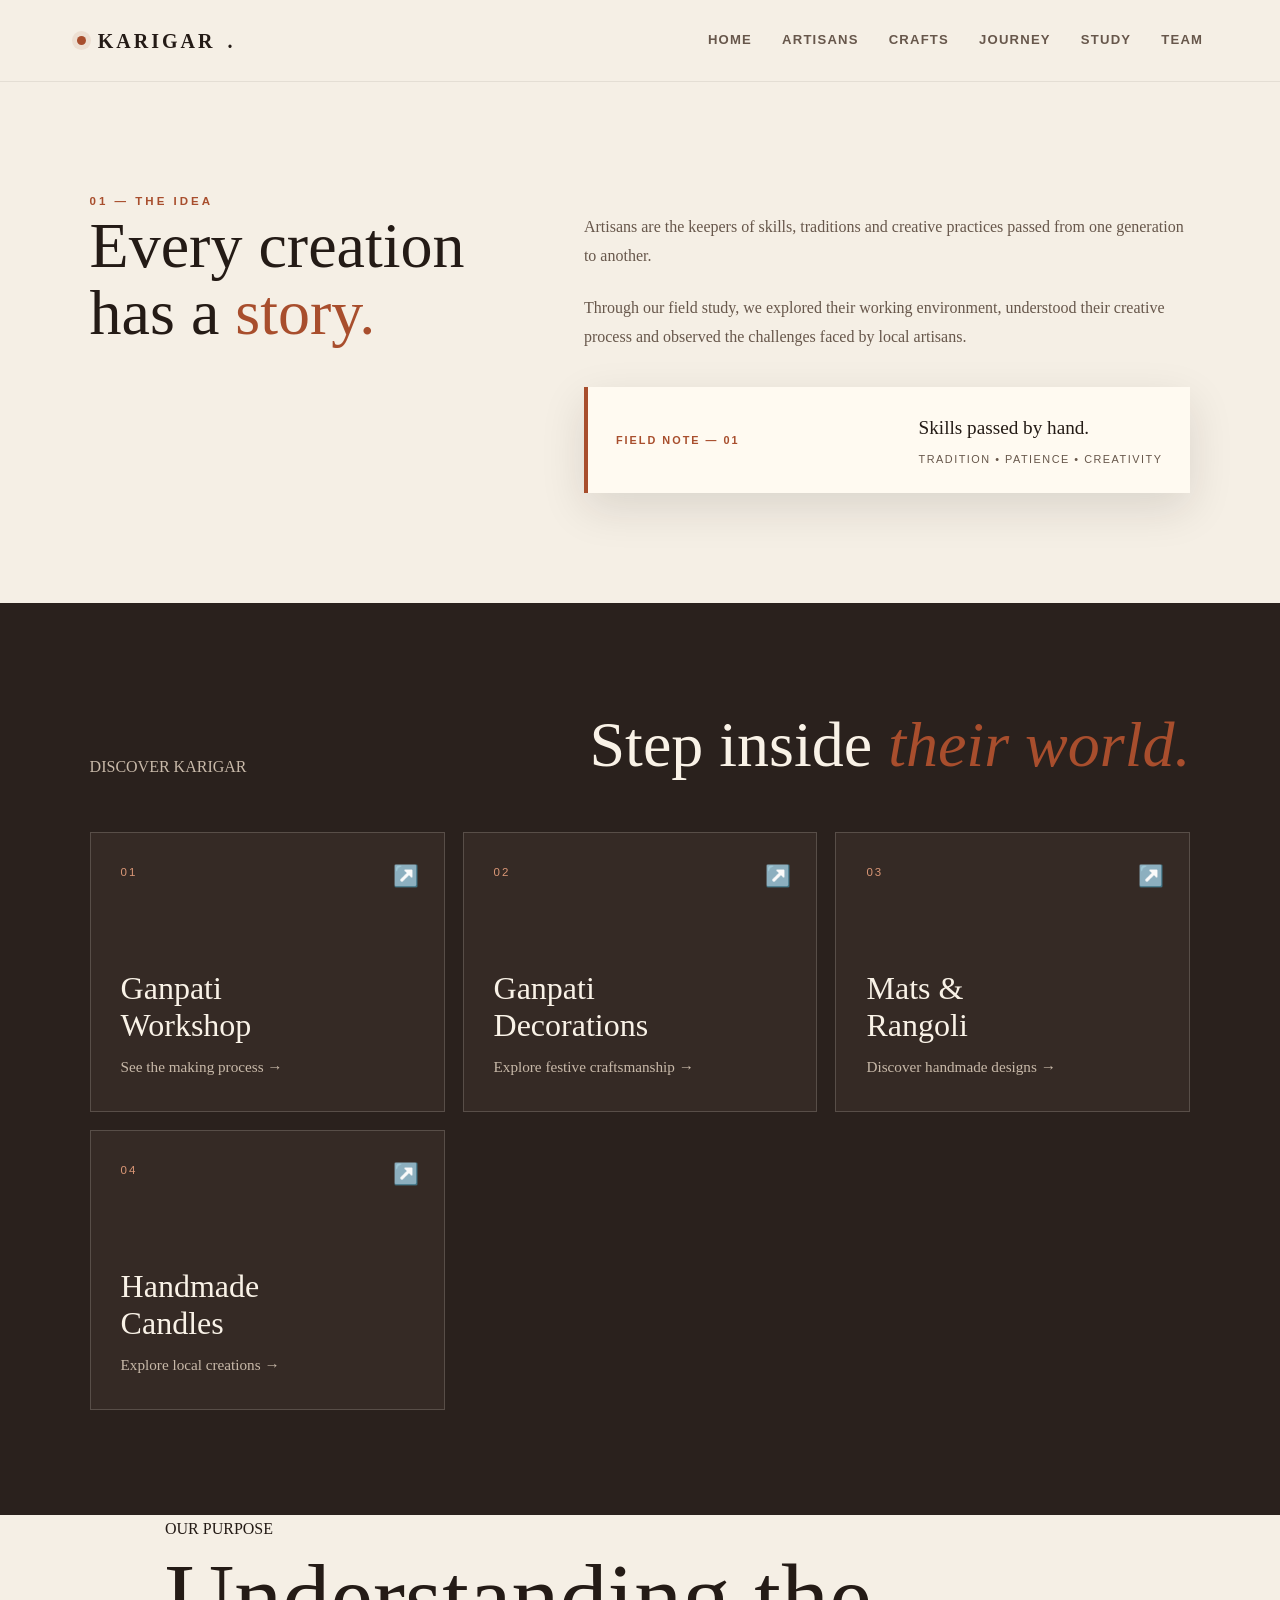
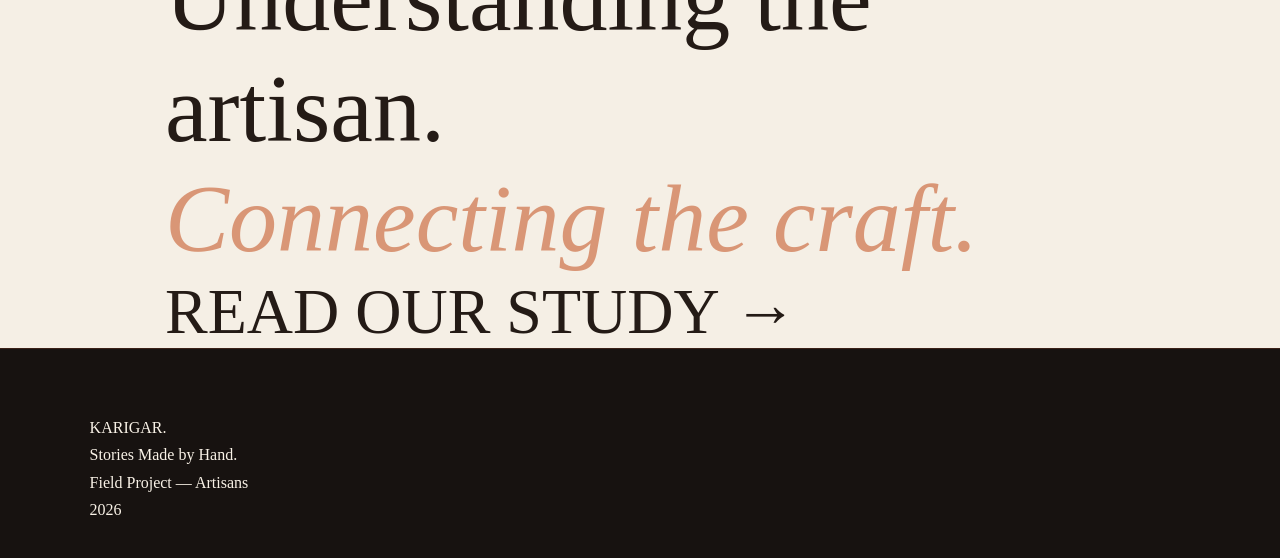
==== index.html @ 8fd9319d "Initial KARIGAR website" ====
<!DOCTYPE html>   <html lang="en">   <head>   
    <meta charset="UTF-8">   
    <meta name="viewport" content="width=device-width, initial-scale=1.0">   <title>KARIGAR | Stories Made by Hand</title>   

<link rel="stylesheet" href="style.css">

</head>   <body>   <!-- NAVIGATION -->   
<nav class="navbar">   

    <div class="logo">   
        KARIGAR<span>.</span>   
    </div>   

    <div class="nav-links">
    <a href="index.html">Home</a>
    <a href="artisans.html">Artisans</a>
    <a href="crafts.html">Crafts</a>
    <a href="field-journey.html">Journey</a>
    <a href="study.html">Study</a>
    <a href="team.html">Team</a>
</div>
</nav>   


<!-- INTRODUCTION -->   

<section class="introduction">

    <div class="intro-label">
        01 — THE IDEA
    </div>

    <div class="intro-content">

        <!-- LEFT SIDE -->
        <div class="intro-title">

            <h2>
                Every creation<br>
                has a <i>story.</i>
            </h2>

        </div>


        <!-- RIGHT SIDE -->
        <div class="intro-text">

            <p>
                Artisans are the keepers of skills, traditions
                and creative practices passed from one generation
                to another.
            </p>

            <p>
                Through our field study, we explored their
                working environment, understood their creative
                process and observed the challenges faced by
                local artisans.
            </p>


            <!-- FIELD STUDY CARD -->
            <div class="field-note">

                <div class="field-note-number">
                    FIELD NOTE — 01
                </div>

                <div class="field-note-content">

                    <strong>
                        Skills passed by hand.
                    </strong>

                    <span>
                        Tradition • Patience • Creativity
                    </span>

                </div>

            </div>

        </div>

    </div>

</section>

<!-- QUICK EXPLORE -->   

<section class="explore-section">   

    <div class="explore-heading">   

        <p>DISCOVER KARIGAR</p>   

        <h2>   
            Step inside   
            <i>their world.</i>   
        </h2>   

    </div>   


    <div class="explore-grid">   

        <a href="ganpati.html" class="explore-card">   

            <span class="number">01</span>   

            <div>   
                <h3>Ganpati<br>Workshop</h3>   
                <p>See the making process →</p>   
            </div>   

            <span class="card-arrow">↗️</span>   

        </a>   


        <a href="decorations.html" class="explore-card">   

            <span class="number">02</span>   

            <div>   
                <h3>Ganpati<br>Decorations</h3>   
                <p>Explore festive craftsmanship →</p>   
            </div>   

            <span class="card-arrow">↗️</span>   

        </a>   


        <a href="mats.html" class="explore-card">   

            <span class="number">03</span>   

            <div>   
                <h3>Mats &<br>Rangoli</h3>   
                <p>Discover handmade designs →</p>   
            </div>   

            <span class="card-arrow">↗️</span>   

        </a>   


        <a href="candles.html" class="explore-card">   

            <span class="number">04</span>   

            <div>   
                <h3>Handmade<br>Candles</h3>   
                <p>Explore local creations →</p>   
            </div>   

            <span class="card-arrow">↗️</span>   

        </a>   

    </div>   

</section>   


<!-- PROJECT STATEMENT -->   

<section class="statement">   

    <p>   
        OUR PURPOSE   
    </p>   

    <h2>   
        Understanding the artisan.   
        <br>   
        <i>Connecting the craft.</i>   
    </h2>   

    <a href="study.html">   
        READ OUR STUDY →   
    </a>   

</section>   


<!-- FOOTER -->   

<footer>   

    <div class="footer-logo">   
        KARIGAR.   
    </div>   

    <div class="footer-text">   
        Stories Made by Hand.   
        <br>   
        Field Project — Artisans   
    </div>   

    <div class="footer-year">   
        2026   
    </div>   

</footer>   


<script src="script.js"></script>

</body>   </html>
---- style.css ----
/* =========================================================
   KARIGAR — WEBSITE STYLESHEET
   Website Requirement Study & Development for Artisans

   COLOR STYLE:
   Warm Paper / Ink Brown / Clay / Cream / Beige
   Matched to the uploaded KARIGAR reference
   ========================================================= */


/* =========================================================
   1. COLOR SYSTEM
   ========================================================= */

:root {

    /* Main dark backgrounds */
    --dark: #2A211D;
    --dark-soft: #352A25;
    --walnut: #3B2D27;
    --maroon: #4A2C27;

    /* Light backgrounds */
    --ivory: #F5EFE5;
    --cream: #FFFAF1;
    --sand: #E8D8C6;
    --paper: #FFFDF8;

    /* Clay / artisan accent */
    --terracotta: #A84E2D;
    --terracotta-dark: #8F4026;

    /* Soft clay highlight */
    --gold: #C9825F;
    --gold-light: #D99676;

    /* Text */
    --text-dark: #241B16;
    --text-dark-soft: #67574B;

    --text-light: #F9F2E7;
    --text-light-soft: #C8B9A9;
    --white: #FFFFFF;

    /* Borders */
    --border-dark: rgba(249, 242, 231, 0.18);
    --border-light: rgba(36, 27, 22, 0.12);

    /* Shadows */
    --shadow-soft: 0 15px 45px rgba(36, 27, 22, 0.12);
    --shadow-dark: 0 20px 55px rgba(23, 18, 16, 0.30);

    /* Layout */
    --max-width: 1250px;
}


/* =========================================================
   2. RESET
   ========================================================= */

* {
    margin: 0;
    padding: 0;
    box-sizing: border-box;
}

html {
    scroll-behavior: smooth;
}

body {
    font-family: Georgia, "Times New Roman", serif;
    background: var(--ivory);
    color: var(--text-dark);
    line-height: 1.7;
    overflow-x: hidden;
}

img {
    max-width: 100%;
}

a {
    text-decoration: none;
    color: inherit;
}

button,
a {
    -webkit-tap-highlight-color: transparent;
}


/* =========================================================
   3. PAGE TRANSITION
   ========================================================= */

body {
    opacity: 0;
    transition: opacity 0.45s ease;
}

body.page-loaded {
    opacity: 1;
}

body.page-exit {
    opacity: 0;
}


/* =========================================================
   4. NAVIGATION
   ========================================================= */

.navbar {
    width: 100%;
    min-height: 82px;

    display: flex;
    align-items: center;
    justify-content: space-between;

    padding: 18px 6%;

    background: rgba(245, 239, 229, 0.96);

    color: var(--text-dark);

    border-bottom: 1px solid rgba(36, 27, 22, 0.08);

    position: relative;
    z-index: 100;

    backdrop-filter: blur(14px);
    -webkit-backdrop-filter: blur(14px);
}


/* Logo */

.logo {
    display: flex;
    align-items: center;
    gap: 12px;

    color: var(--text-dark);

    font-size: 1.25rem;
    font-weight: 700;
    letter-spacing: 3px;
}

.logo::before {
    content: "";

    width: 9px;
    height: 9px;

    background: var(--terracotta);

    border-radius: 50%;

    box-shadow:
        0 0 0 5px rgba(168, 78, 45, 0.10);
}


/* Navigation links */

.nav-links {
    display: flex;
    align-items: center;
    gap: 30px;
}

.nav-links a {
    position: relative;

    color: var(--text-dark-soft);

    font-family: Arial, sans-serif;
    font-size: 0.82rem;
    font-weight: 600;

    letter-spacing: 1.2px;
    text-transform: uppercase;

    transition:
        color 0.3s ease,
        transform 0.3s ease;
}

.nav-links a::after {
    content: "";

    position: absolute;

    left: 0;
    bottom: -7px;

    width: 0;
    height: 1px;

    background: var(--terracotta);

    transition: width 0.3s ease;
}

.nav-links a:hover {
    color: var(--terracotta);
}

.nav-links a:hover::after {
    width: 100%;
}


/* =========================================================
   5. GENERAL TYPOGRAPHY
   ========================================================= */

h1,
h2,
h3 {
    font-weight: 500;
    line-height: 1.15;
}

h1 i,
h2 i,
h3 i {
    color: var(--terracotta);
}

p {
    font-size: 1rem;
    line-height: 1.8;
}

.section-label,
.intro-label,
.eyebrow {
    font-family: Arial, sans-serif;

    font-size: 0.72rem;

    font-weight: 700;

    letter-spacing: 3px;

    text-transform: uppercase;
}


/* =========================================================
   6. HERO SECTION
   ========================================================= */

.hero {
    min-height: 720px;

    padding: 90px 7%;

    display: grid;

    grid-template-columns: 1.1fr 0.9fr;

    align-items: center;

    gap: 60px;

    background:
        radial-gradient(
            circle at 85% 20%,
            rgba(168, 78, 45, 0.08),
            transparent 30%
        ),
        var(--ivory);

    color: var(--text-dark);

    position: relative;

    overflow: hidden;
}


/* Decorative lines */

.hero::before {
    content: "";

    position: absolute;

    width: 420px;
    height: 420px;

    border: 1px solid rgba(168, 78, 45, 0.13);

    border-radius: 50%;

    right: -120px;
    top: -120px;
}

.hero::after {
    content: "";

    position: absolute;

    width: 280px;
    height: 280px;

    border: 1px solid rgba(168, 78, 45, 0.09);

    border-radius: 50%;

    right: -50px;
    top: -50px;
}


/* Hero left */

.hero-left {
    position: relative;
    z-index: 2;
}

.eyebrow {
    color: var(--terracotta);

    margin-bottom: 25px;
}

.hero h1 {
    max-width: 800px;

    font-size: clamp(4rem, 8vw, 8rem);

    letter-spacing: -3px;

    color: var(--text-dark);

    margin-bottom: 25px;
}

.hero h1 i {
    color: var(--terracotta);

    font-style: normal;
}

.hero p {
    max-width: 600px;

    color: var(--text-dark-soft);

    font-size: 1.08rem;
}


/* =========================================================
   7. HERO BUTTONS
   ========================================================= */

.hero-buttons {
    display: flex;

    flex-wrap: wrap;

    gap: 14px;

    margin-top: 35px;
}

.main-button,
.outline-button {
    display: inline-flex;

    align-items: center;

    justify-content: center;

    padding: 14px 25px;

    min-height: 50px;

    font-family: Arial, sans-serif;

    font-size: 0.75rem;

    font-weight: 700;

    letter-spacing: 1.5px;

    text-transform: uppercase;

    transition:
        transform 0.3s ease,
        background 0.3s ease,
        color 0.3s ease,
        border-color 0.3s ease;
}


/* Clay button */

.main-button {
    background: var(--terracotta);

    color: var(--white);

    border: 1px solid var(--terracotta);
}

.main-button:hover {
    background: var(--text-dark);

    border-color: var(--text-dark);

    color: var(--white);

    transform: translateY(-3px);
}


/* Outline button */

.outline-button {
    color: var(--text-dark);

    border: 1px solid rgba(36, 27, 22, 0.30);
}

.outline-button:hover {
    background: var(--text-dark);

    border-color: var(--text-dark);

    color: var(--cream);

    transform: translateY(-3px);
}


/* =========================================================
   8. HERO ART / CIRCLE
   ========================================================= */

.hero-right {
    display: flex;

    align-items: center;

    justify-content: center;

    position: relative;

    min-height: 430px;
}

.outer-circle {
    width: 390px;
    height: 390px;

    border: 1px solid rgba(168, 78, 45, 0.50);

    border-radius: 50%;

    display: flex;

    align-items: center;

    justify-content: center;

    position: relative;
}

.inner-circle {
    width: 285px;
    height: 285px;

    border-radius: 50%;

    background:
        radial-gradient(
            circle at 35% 30%,
            #C66C49,
            var(--terracotta) 50%,
            var(--maroon) 100%
        );

    border: 1px solid rgba(217, 150, 118, 0.45);

    display: flex;

    align-items: center;

    justify-content: center;

    box-shadow:
        0 25px 60px rgba(36, 27, 22, 0.22),
        inset 0 0 50px rgba(36, 27, 22, 0.18);
}

.card-symbol {
    color: var(--cream);

    font-size: 4rem;

    font-family: Georgia, serif;
}

.hero-card {
    position: absolute;

    bottom: 10px;
    right: 0;

    width: 190px;

    padding: 18px;

    background: var(--cream);

    color: var(--text-dark);

    box-shadow: var(--shadow-dark);

    border-left: 4px solid var(--terracotta);
}

.hero-card span {
    display: block;

    font-family: Arial, sans-serif;

    font-size: 0.65rem;

    letter-spacing: 2px;

    text-transform: uppercase;

    color: var(--terracotta);

    margin-bottom: 8px;
}

.hero-card strong {
    font-size: 1.05rem;
}

.floating-text {
    position: absolute;

    top: 25px;
    left: 15px;

    font-family: Arial, sans-serif;

    font-size: 0.65rem;

    letter-spacing: 2px;

    text-transform: uppercase;

    color: var(--terracotta);

    writing-mode: vertical-rl;
}


/* =========================================================
   9. PAGE HERO
   ========================================================= */

.page-hero {
    padding: 95px 7% 85px;

    background:
        linear-gradient(
            120deg,
            var(--dark),
            var(--dark-soft)
        );

    color: var(--text-light);

    position: relative;

    overflow: hidden;
}

.page-hero::after {
    content: "";

    position: absolute;

    width: 350px;
    height: 350px;

    right: -120px;
    top: -150px;

    border: 1px solid rgba(168, 78, 45, 0.25);

    border-radius: 50%;
}

.page-hero .section-label {
    color: var(--gold-light);

    margin-bottom: 20px;
}

.page-hero h1 {
    max-width: 900px;

    font-size: clamp(3rem, 6vw, 6rem);

    color: var(--text-light);

    margin-bottom: 25px;
}

.page-hero p {
    max-width: 700px;

    color: var(--text-light-soft);

    font-size: 1.05rem;
}


/* =========================================================
   10. LIGHT INTRODUCTION
   ========================================================= */

.introduction {
    padding: 110px 7%;

    background: var(--ivory);

    color: var(--text-dark);
}

.intro-content {
    max-width: var(--max-width);

    margin: auto;

    display: grid;

    grid-template-columns: 0.35fr 1fr;

    gap: 70px;
}

.intro-label {
    color: var(--terracotta);
}

.intro-content h2 {
    font-size: clamp(2.4rem, 5vw, 4.5rem);

    color: var(--text-dark);

    margin-bottom: 25px;
}

.intro-content p {
    max-width: 800px;

    color: var(--text-dark-soft);
}


/* =========================================================
   11. EXPLORE SECTION
   ========================================================= */

.explore-section {
    padding: 105px 7%;

    background: var(--dark);

    color: var(--text-light);
}

.explore-heading {
    max-width: var(--max-width);

    margin: 0 auto 50px;

    display: flex;

    justify-content: space-between;

    align-items: end;

    gap: 30px;
}

.explore-heading h2 {
    font-size: clamp(2.5rem, 5vw, 4.5rem);

    color: var(--text-light);
}

.explore-heading p {
    max-width: 420px;

    color: var(--text-light-soft);
}

.explore-grid {
    max-width: var(--max-width);

    margin: auto;

    display: grid;

    grid-template-columns: repeat(3, 1fr);

    gap: 18px;
}

.explore-card {
    min-height: 280px;

    padding: 30px;

    background: var(--dark-soft);

    border: 1px solid var(--border-dark);

    position: relative;

    display: flex;

    flex-direction: column;

    justify-content: space-between;

    transition:
        transform 0.35s ease,
        background 0.35s ease,
        border-color 0.35s ease;
}

.explore-card:hover {
    transform: translateY(-8px);

    background: #45312A;

    border-color: rgba(217, 150, 118, 0.55);
}

.explore-card .number {
    font-family: Arial, sans-serif;

    font-size: 0.72rem;

    color: var(--gold-light);

    letter-spacing: 2px;
}

.explore-card h3 {
    font-size: 2rem;

    color: var(--text-light);

    margin-top: auto;

    margin-bottom: 10px;
}

.explore-card p {
    color: var(--text-light-soft);

    font-size: 0.95rem;
}

.card-arrow {
    position: absolute;

    right: 25px;
    top: 25px;

    color: var(--gold-light);

    font-size: 1.3rem;

    transition: transform 0.3s ease;
}

.explore-card:hover .card-arrow {
    transform: translate(4px, -4px);
}


/* =========================================================
   12. CONTENT SECTION
   ========================================================= */

.content-section {
    padding: 105px 7%;

    background: var(--cream);

    color: var(--text-dark);
}

.story-block {
    max-width: var(--max-width);

    margin: 0 auto 100px;

    display: grid;

    grid-template-columns: 1fr 1fr;

    gap: 65px;

    align-items: center;
}

.story-block:last-child {
    margin-bottom: 0;
}

.story-image {
    position: relative;
}

.story-image img {
    width: 100%;
    height:auto;
    display: block;

    aspect-ratio: auto;

    object-fit: contain;

    box-shadow: var(--shadow-soft);
}

.story-image::after {
    content: "";

    position: absolute;

    width: 80px;
    height: 80px;

    right: -12px;
    bottom: -12px;

    border-right: 2px solid var(--terracotta);

    border-bottom: 2px solid var(--terracotta);

    pointer-events: none;
}

.story-content .section-label {
    color: var(--terracotta);

    margin-bottom: 15px;
}

.story-content h2 {
    font-size: clamp(2.4rem, 5vw, 4rem);

    color: var(--text-dark);

    margin-bottom: 20px;
}

.story-content p {
    color: var(--text-dark-soft);

    max-width: 600px;
}


/* Alternating story */

.story-block:nth-child(even) .story-image {
    order: 2;
}

.story-block:nth-child(even) .story-content {
    order: 1;
}


/* =========================================================
   13. GALLERY
   ========================================================= */

.gallery-section {
    padding: 105px 7%;

    background: var(--ivory);

    color: var(--text-dark);
}

.gallery-section > .section-label {
    max-width: var(--max-width);

    margin: 0 auto 15px;

    color: var(--terracotta);
}

.gallery-section > h2 {
    max-width: var(--max-width);

    margin: 0 auto 45px;

    font-size: clamp(2.5rem, 5vw, 4.5rem);

    color: var(--text-dark);
}


/* EXACTLY 2 COLUMNS */

.gallery-grid {
    max-width: var(--max-width);

    margin: auto;

    display: grid !important;

    grid-template-columns:
        repeat(2, minmax(0, 1fr)) !important;

    gap: 18px;

    width: 100%;
}

.gallery-grid img {
    width: 100% !important;

    height: auto !important;

    aspect-ratio: 1 / 1 !important;

    object-fit: cover !important;

    display: block;

    cursor: pointer;

    border: 1px solid var(--border-light);

    transition:
        transform 0.35s ease,
        filter 0.35s ease,
        box-shadow 0.35s ease;
}

.gallery-grid img:hover {
    transform: scale(1.015);

    filter: brightness(1.04);

    box-shadow:
        0 15px 35px rgba(36, 27, 22, 0.18);
}


/* =========================================================
   14. QUOTE SECTION
   ========================================================= */

.quote-section {
    padding: 120px 7%;

    background:
        radial-gradient(
            circle at 15% 20%,
            rgba(217, 150, 118, 0.12),
            transparent 25%
        ),
        var(--terracotta);

    color: var(--cream);

    text-align: center;
}

.statement {
    max-width: 950px;

    margin: auto;

    font-size: clamp(2.4rem, 5vw, 5rem);

    line-height: 1.15;

    color: var#a73f1c;
}

.statement i {
    color: var(--gold-light);
}


/* =========================================================
   15. JOURNEY SECTION
   ========================================================= */

.journey-list {
    max-width: 900px;

    margin: 50px auto 0;
}

.journey-item {
    display: grid;

    grid-template-columns: 100px 1fr;

    gap: 35px;

    padding: 30px 0;

    border-top: 1px solid var(--border-light);
}

.journey-item:last-child {
    border-bottom: 1px solid var(--border-light);
}

.journey-item .number {
    font-family: Arial, sans-serif;

    font-size: 0.8rem;

    font-weight: 700;

    color: var(--terracotta);

    letter-spacing: 2px;
}

.journey-item h3 {
    color: var(--text-dark);

    font-size: 1.7rem;

    margin-bottom: 8px;
}

.journey-item p {
    color: var(--text-dark-soft);
}


/* =========================================================
   16. STUDY SECTION
   ========================================================= */

.study-grid {
    max-width: var(--max-width);

    margin: 55px auto 0;

    display: grid;

    grid-template-columns: repeat(3, 1fr);

    gap: 18px;
}

.study-card {
    padding: 35px;

    min-height: 250px;

    background: var(--dark-soft);

    color: var(--text-light);

    border: 1px solid var(--border-dark);

    transition:
        transform 0.35s ease,
        border-color 0.35s ease;
}

.study-card:hover {
    transform: translateY(-7px);

    border-color: var(--gold-light);
}

.study-card .number {
    color: var(--gold-light);

    font-family: Arial, sans-serif;

    font-size: 0.75rem;

    letter-spacing: 2px;
}

.study-card h3 {
    color: var(--text-light);

    font-size: 1.7rem;

    margin: 45px 0 12px;
}

.study-card p {
    color: var(--text-light-soft);

    font-size: 0.95rem;
}


/* =========================================================
   17. VIDEO SECTION
   ========================================================= */

.video-section {
    padding: 100px 7%;

    background: var(--dark);

    color: var(--text-light);

    text-align: center;
}

.video-section .section-label {
    color: var(--gold-light);

    margin-bottom: 30px;
}

.video-placeholder,
.craft-video {
    max-width: 950px;

    margin: auto;

    background: #211814;

    border: 1px solid var(--border-dark);

    padding: 15px;

    box-shadow: var(--shadow-dark);
}

.craft-video video {
    display: block;

    width: 100%;

    max-height: 650px;

    background: #17110F;
}

.craft-video p {
    padding: 15px 5px 5px;

    color: var(--gold-light);

    font-family: Arial, sans-serif;

    font-size: 0.7rem;

    letter-spacing: 2px;

    text-transform: uppercase;
}


/* =========================================================
   18. CERTIFICATE SECTION
   ========================================================= */

.certificate-section {
    padding: 105px 7%;

    background: var(--sand);

    color: var(--text-dark);
}

.certificate-section > .section-label {
    max-width: var(--max-width);

    margin: 0 auto 30px;

    color: var(--terracotta);
}

.certificate-card {
    max-width: var(--max-width);

    margin: auto;

    display: grid;

    grid-template-columns: 1.15fr 0.85fr;

    gap: 60px;

    align-items: center;
}

.certificate-image {
    position: relative;

    background: var(--cream);

    padding: 15px;

    box-shadow: var(--shadow-soft);
}

.certificate-image::before {
    content: "";

    position: absolute;

    inset: 7px;

    border: 1px solid rgba(168, 78, 45, 0.35);

    pointer-events: none;
}

.certificate-clickable {
    width: 100%;

    display: block;

    cursor: pointer;

    position: relative;
}

.certificate-content span {
    font-family: Arial, sans-serif;

    font-size: 0.7rem;

    letter-spacing: 2px;

    color: var(--terracotta);
}

.certificate-content h2 {
    font-size: clamp(2.5rem, 5vw, 4.5rem);

    color: var(--text-dark);

    margin: 15px 0 25px;
}

.certificate-content p {
    color: var(--text-dark-soft);
}

.certificate-note {
    margin-top: 25px;

    font-family: Arial, sans-serif;

    font-size: 0.75rem !important;

    letter-spacing: 1px;

    color: var(--terracotta) !important;
}


/* =========================================================
   19. TEAM SECTION
   ========================================================= */

.team-section {
    padding: 110px 7%;

    background: var(--dark);

    color: var(--text-light);
}

.team-section > .section-label {
    max-width: var(--max-width);

    margin: 0 auto 35px;

    color: var(--gold-light);
}

.team-feature {
    max-width: var(--max-width);

    margin: auto;

    display: grid;

    grid-template-columns: 1.15fr 0.85fr;

    gap: 60px;

    align-items: center;
}

.team-photo {
    position: relative;
}

.team-photo img {
    width: 100%;

    display: block;

    box-shadow: var(--shadow-dark);
}

.team-photo::after {
    content: "";

    position: absolute;

    width: 90px;
    height: 90px;

    right: -14px;
    bottom: -14px;

    border-right: 2px solid var(--terracotta);

    border-bottom: 2px solid var(--terracotta);

    pointer-events: none;
}

.team-content span {
    font-family: Arial, sans-serif;

    font-size: 0.7rem;

    letter-spacing: 2px;

    color: var(--gold-light);
}

.team-content h2 {
    font-size: clamp(2.6rem, 5vw, 4.7rem);

    color: var(--text-light);

    margin: 15px 0 25px;
}

.team-content p {
    color: var(--text-light-soft);
}

.team-names {
    margin-top: 30px;

    border-top: 1px solid var(--border-dark);
}

.team-names p {
    padding: 11px 0;

    border-bottom: 1px solid var(--border-dark);

    font-family: Arial, sans-serif;

    font-size: 0.78rem;

    letter-spacing: 1px;

    color: var(--text-light-soft);
}


/* =========================================================
   20. LIGHTBOX
   ========================================================= */

.image-lightbox {
    position: fixed;

    inset: 0;

    z-index: 9999;

    display: none;

    align-items: center;

    justify-content: center;

    padding: 40px;

    background: rgba(23, 18, 16, 0.96);
}

.image-lightbox.active {
    display: flex;
}

.lightbox-image {
    max-width: 90vw;

    max-height: 85vh;

    object-fit: contain;

    box-shadow:
        0 25px 80px rgba(0, 0, 0, 0.55);

    border: 1px solid rgba(217, 150, 118, 0.30);
}

.lightbox-close,
.lightbox-prev,
.lightbox-next {
    position: absolute;

    width: 48px;
    height: 48px;

    display: flex;

    align-items: center;

    justify-content: center;

    border: 1px solid rgba(249, 242, 231, 0.35);

    background: rgba(36, 27, 22, 0.75);

    color: var(--cream);

    font-size: 1.4rem;

    cursor: pointer;

    transition:
        background 0.3s ease,
        color 0.3s ease;
}

.lightbox-close:hover,
.lightbox-prev:hover,
.lightbox-next:hover {
    background: var(--terracotta);

    border-color: var(--terracotta);

    color: var(--cream);
}

.lightbox-close {
    top: 25px;
    right: 25px;
}

.lightbox-prev {
    left: 25px;

    top: 50%;

    transform: translateY(-50%);
}

.lightbox-next {
    right: 25px;

    top: 50%;

    transform: translateY(-50%);
}

.lightbox-counter {
    position: absolute;

    bottom: 25px;

    left: 50%;

    transform: translateX(-50%);

    font-family: Arial, sans-serif;

    font-size: 0.7rem;

    letter-spacing: 2px;

    color: var(--text-light-soft);
}


/* =========================================================
   21. FOOTER
   ========================================================= */

footer {
    padding: 65px 7% 35px;

    background: #171210;

    color: var(--text-light);

    border-top: 1px solid rgba(168, 78, 45, 0.25);
}

footer > div {
    max-width: var(--max-width);

    margin: auto;
}

footer h2 {
    font-size: 2.5rem;

    color: var(--text-light);

    margin-bottom: 12px;
}

footer p {
    color: #A99B8F;

    font-size: 0.9rem;
}

footer .footer-bottom {
    margin-top: 50px;

    padding-top: 20px;

    border-top: 1px solid var(--border-dark);

    font-family: Arial, sans-serif;

    font-size: 0.7rem;

    letter-spacing: 1px;
}


/* =========================================================
   22. GENERAL SECTION HELPERS
   ========================================================= */

.section-label {
    color: var(--terracotta);
}

.dark-section .section-label {
    color: var(--gold-light);
}


/* =========================================================
   23. SELECTION
   ========================================================= */

::selection {
    background: var(--terracotta);

    color: var(--cream);
}


/* =========================================================
   24. SCROLLBAR
   ========================================================= */

::-webkit-scrollbar {
    width: 9px;
}

::-webkit-scrollbar-track {
    background: var(--dark);
}

::-webkit-scrollbar-thumb {
    background: var(--terracotta);

    border-radius: 10px;
}

::-webkit-scrollbar-thumb:hover {
    background: var(--gold-light);
}


/* =========================================================
   25. TABLET
   ========================================================= */

@media (max-width: 900px) {

    .navbar {
        padding: 17px 5%;
    }

    .nav-links {
        gap: 16px;
    }

    .nav-links a {
        font-size: 0.7rem;
    }


    /* Hero */

    .hero {
        grid-template-columns: 1fr;

        padding: 75px 6%;

        text-align: center;
    }

    .hero-left {
        display: flex;

        flex-direction: column;

        align-items: center;
    }

    .hero p {
        max-width: 650px;
    }

    .hero-right {
        min-height: 360px;
    }

    .outer-circle {
        width: 320px;
        height: 320px;
    }

    .inner-circle {
        width: 235px;
        height: 235px;
    }


    /* Intro */

    .intro-content {
        grid-template-columns: 1fr;

        gap: 20px;
    }


    /* Explore */

    .explore-grid {
        grid-template-columns: repeat(2, 1fr);
    }


    /* Story */

    .story-block {
        grid-template-columns: 1fr;

        gap: 35px;
    }

    .story-block:nth-child(even) .story-image,
    .story-block:nth-child(even) .story-content {
        order: initial;
    }


    /* Study */

    .study-grid {
        grid-template-columns: repeat(2, 1fr);
    }


    /* Certificate */

    .certificate-card {
        grid-template-columns: 1fr;
    }


    /* Team */

    .team-feature {
        grid-template-columns: 1fr;
    }
}


/* =========================================================
   26. MOBILE
   ========================================================= */

@media (max-width: 600px) {

    body {
        line-height: 1.65;
    }


    /* Navigation */

    .navbar {
        min-height: auto;

        padding: 17px 5%;

        flex-direction: column;

        gap: 18px;
    }

    .logo {
        font-size: 1.05rem;

        letter-spacing: 2.5px;
    }

    .nav-links {
        width: 100%;

        display: grid;

        grid-template-columns: repeat(3, 1fr);

        gap: 8px;

        text-align: center;
    }

    .nav-links a {
        font-size: 0.62rem;

        letter-spacing: 0.8px;

        padding: 6px 2px;
    }


    /* Hero */

    .hero {
        min-height: auto;

        padding: 70px 6% 80px;

        gap: 35px;
    }

    .hero h1 {
        font-size: clamp(3.2rem, 16vw, 5rem);

        letter-spacing: -2px;
    }

    .hero p {
        font-size: 0.98rem;
    }

    .hero-buttons {
        width: 100%;

        flex-direction: column;
    }

    .main-button,
    .outline-button {
        width: 100%;
    }

    .hero-right {
        min-height: 320px;
    }

    .outer-circle {
        width: 275px;
        height: 275px;
    }

    .inner-circle {
        width: 205px;
        height: 205px;
    }

    .hero-card {
        width: 160px;

        right: -5px;

        bottom: 0;

        padding: 14px;
    }

    .floating-text {
        left: 0;
    }


    /* Page Hero */

    .page-hero {
        padding: 70px 6%;
    }

    .page-hero h1 {
        font-size: clamp(2.8rem, 13vw, 4.5rem);
    }

    .page-hero p {
        font-size: 0.98rem;
    }


    /* Sections */

    .introduction,
    .explore-section,
    .content-section,
    .gallery-section,
    .video-section,
    .certificate-section,
    .team-section {
        padding: 75px 6%;
    }


    /* Intro */

    .intro-content h2 {
        font-size: 2.7rem;
    }


    /* Explore */

    .explore-heading {
        display: block;

        margin-bottom: 35px;
    }

    .explore-heading h2 {
        font-size: 2.7rem;

        margin-bottom: 18px;
    }

    .explore-grid {
        grid-template-columns: 1fr;
    }

    .explore-card {
        min-height: 230px;
    }


    /* Story */

    .story-block {
        margin-bottom: 70px;

        gap: 30px;
    }

    .story-content h2 {
        font-size: 2.6rem;
    }


    /* Gallery */

    .gallery-section > h2 {
        font-size: 2.7rem;

        margin-bottom: 30px;
    }


    /* Gallery remains exactly 2 columns */

    .gallery-grid {
        grid-template-columns:
            repeat(2, minmax(0, 1fr)) !important;

        gap: 10px;
    }

    .gallery-grid img {
        aspect-ratio: 1 / 1 !important;
    }


    /* Quote */

    .quote-section {
        padding: 80px 6%;
    }

    .statement {
        font-size: 2.5rem;
    }


    /* Journey */

    .journey-list {
        margin-top: 30px;
    }

    .journey-item {
        grid-template-columns: 55px 1fr;

        gap: 18px;

        padding: 25px 0;
    }

    .journey-item h3 {
        font-size: 1.4rem;
    }

    .journey-item p {
        font-size: 0.95rem;
    }


    /* Study */

    .study-grid {
        grid-template-columns: 1fr;
    }

    .study-card {
        min-height: auto;

        padding: 28px;
    }


    /* Video */

    .video-section {
        padding: 75px 5%;
    }

    .video-placeholder,
    .craft-video {
        padding: 8px;
    }


    /* Certificate */

    .certificate-content h2 {
        font-size: 2.7rem;
    }


    /* Team */

    .team-content h2 {
        font-size: 2.8rem;
    }


    /* Lightbox */

    .image-lightbox {
        padding: 20px;
    }

    .lightbox-image {
        max-width: 94vw;

        max-height: 80vh;
    }

    .lightbox-close,
    .lightbox-prev,
    .lightbox-next {
        width: 42px;

        height: 42px;

        font-size: 1.1rem;
    }

    .lightbox-close {
        top: 15px;

        right: 15px;
    }

    .lightbox-prev {
        left: 10px;
    }

    .lightbox-next {
        right: 10px;
    }


    /* Footer */

    footer {
        padding: 55px 6% 30px;
    }

    footer h2 {
        font-size: 2rem;
    }
}


/* =========================================================
   27. EXTRA SMALL PHONES
   ========================================================= */

@media (max-width: 380px) {

    .nav-links {
        gap: 4px;
    }

    .nav-links a {
        font-size: 0.56rem;
    }

    .hero h1 {
        font-size: 3rem;
    }

    .outer-circle {
        width: 245px;

        height: 245px;
    }

    .inner-circle {
        width: 180px;

        height: 180px;
    }

    .hero-card {
        width: 145px;
    }

    .statement {
        font-size: 2.2rem;
    }
}
/* =========================================================
   ARTISANS INTRO + VIDEO
   ========================================================= */

.artisans-intro {
    padding: 110px 7%;

    background: var(--ivory);
    color: var(--text-dark);
}

.artisans-intro-content {
    max-width: var(--max-width);
    margin: auto;

    display: grid;

    grid-template-columns: 0.85fr 1.15fr;

    gap: 70px;

    align-items: center;
}


/* Text */

.artisans-intro-text {
    max-width: 520px;
}

.artisans-intro-text .section-label {
    color: var(--terracotta-dark);

    margin-bottom: 20px;
}

.artisans-intro-text h1 {
    font-size: clamp(3.5rem, 6vw, 6rem);

    line-height: 0.98;

    color: var(--text-dark);

    margin-bottom: 30px;
}

.artisans-intro-text h1 i {
    color: var(--terracotta);
}

.artisans-intro-text p {
    max-width: 480px;

    color: var(--text-dark-soft);

    font-size: 1.05rem;

    line-height: 1.8;
}


/* Video */

.artisans-video {
    position: relative;

    background: var(--dark);

    padding: 12px;

    box-shadow: var(--shadow-soft);

    border: 1px solid rgba(43, 28, 23, 0.15);
}


/* Decorative gold frame */

.artisans-video::before {
    content: "";

    position: absolute;

    top: -10px;
    right: -10px;

    width: 85px;
    height: 85px;

    border-top: 2px solid var(--gold);
    border-right: 2px solid var(--gold);

    pointer-events: none;

    z-index: 2;
}


/* Actual video */

.artisans-video video {
    display: block;

    width: 100%;

    aspect-ratio: 16 / 9;

    object-fit: cover;

    background: #211713;
}


/* Caption */

.video-caption {
    display: flex;

    align-items: center;
    justify-content: space-between;

    padding: 15px 8px 5px;

    color: var(--text-light);
}

.video-caption span:first-child {
    font-family: Arial, sans-serif;

    font-size: 0.68rem;

    font-weight: 700;

    letter-spacing: 2px;

    color: var(--gold-light);
}

.video-caption span:last-child {
    color: var(--gold);

    font-size: 0.9rem;
}


/* =========================================================
   ARTISANS VIDEO — MOBILE
   ========================================================= */

@media (max-width: 900px) {

    .artisans-intro-content {
        grid-template-columns: 1fr;

        gap: 50px;
    }

    .artisans-intro-text {
        max-width: 700px;
    }

}


@media (max-width: 600px) {

    .artisans-intro {
        padding: 75px 6%;
    }

    .artisans-intro-text h1 {
        font-size: 3.5rem;
    }

    .artisans-intro-text p {
        font-size: 0.98rem;
    }

    .artisans-video {
        padding: 8px;
    }

    .artisans-video::before {
        width: 55px;
        height: 55px;

        top: -7px;
        right: -7px;
    }

}
/* =========================================================
   INTRODUCTION — IMPROVED LAYOUT
   ========================================================= */

.introduction {
    padding: 110px 7%;
    background: var(--ivory);
    color: var(--text-dark);
}

.intro-content {
    max-width: var(--max-width);
    margin: auto;

    display: grid;

    grid-template-columns: 0.8fr 1.2fr;

    gap: 90px;

    align-items: start;
}


/* Left heading */

.intro-title h2 {
    font-size: clamp(2.8rem, 5vw, 5rem);

    line-height: 1.05;

    color: var(--text-dark);

    margin: 0;
}

.intro-title h2 i {
    color: var(--terracotta);
    font-style: normal;
}


/* Right text */

.intro-text {
    max-width: 700px;
}

.intro-text p {
    color: var(--text-dark-soft);

    font-size: 1rem;

    line-height: 1.85;

    margin-bottom: 22px;
}


/* Field note */

.field-note {

    margin-top: 35px;

    padding: 25px 28px;

    background: var(--cream);

    border-left: 4px solid var(--terracotta);

    box-shadow: var(--shadow-soft);

    display: flex;

    align-items: center;

    justify-content: space-between;

    gap: 30px;
}


/* Small label */

.field-note-number {

    font-family: Arial, sans-serif;

    font-size: 0.68rem;

    font-weight: 700;

    letter-spacing: 2px;

    color: var(--terracotta);

    white-space: nowrap;
}


/* Main field note */

.field-note-content {

    display: flex;

    flex-direction: column;

    gap: 5px;
}

.field-note-content strong {

    font-family: Georgia, "Times New Roman", serif;

    font-size: 1.2rem;

    font-weight: 500;

    color: var(--text-dark);
}

.field-note-content span {

    font-family: Arial, sans-serif;

    font-size: 0.68rem;

    letter-spacing: 1.5px;

    text-transform: uppercase;

    color: var(--text-dark-soft);
}


/* =========================================================
   MOBILE
   ========================================================= */

@media (max-width: 768px) {

    .intro-content {

        grid-template-columns: 1fr;

        gap: 35px;
    }

    .intro-title h2 {

        font-size: 3rem;
    }

    .field-note {

        flex-direction: column;

        align-items: flex-start;

        gap: 12px;
    }

}
/* ===== CRAFTS HERO INFO ===== */

.page-hero {
    display: flex;
    justify-content: space-between;
    align-items: center;
    gap: 80px;
}

.hero-content {
    max-width: 650px;
}

.craft-note {
    width: 330px;
    padding: 30px;
    margin-right: 5%;
    border: 1px solid rgba(255,255,255,0.15);
    background: rgba(255,255,255,0.03);
}

.craft-note > span {
    font-size: 10px;
    letter-spacing: 3px;
    opacity: 0.5;
}

.craft-note h2 {
    font-family: Georgia, serif;
    font-size: 32px;
    line-height: 1.05;
    font-weight: normal;
    margin: 20px 0;
}

.craft-note p {
    font-size: 13px;
    line-height: 1.8;
    opacity: 0.65;
    margin: 0;
}

.craft-note-line {
    height: 1px;
    background: rgba(255,255,255,0.15);
    margin: 25px 0 15px;
}

.craft-note-bottom {
    display: flex;
    justify-content: space-between;
    align-items: center;
    font-size: 9px;
    letter-spacing: 2px;
    opacity: 0.5;
}


/* MOBILE */

@media (max-width: 800px) {

    .page-hero {
        flex-direction: column;
        align-items: flex-start;
        gap: 50px;
    }

    .craft-note {
        width: 100%;
        margin-right: 0;
    }

}
/* =========================================================
   END BUTTON
   ========================================================= */

.end-button-container {
    display: flex;
    justify-content: center;
    padding: 70px 0 90px;
}

.end-button {
    padding: 16px 45px;

    background: var(--terracotta);
    color: var(--white);

    border: 1px solid var(--terracotta);

    font-family: Arial, sans-serif;
    font-size: 0.75rem;
    font-weight: 700;

    letter-spacing: 3px;
    text-transform: uppercase;

    cursor: pointer;

    transition:
        background 0.3s ease,
        transform 0.3s ease;
}

.end-button:hover {
    background: var(--cream);
    color: var(--terracotta);

    transform: translateY(-3px);
}


/* =========================================================
   END VIDEO
   ========================================================= */

.end-video-container {
    position: fixed;

    inset: 0;

    background: rgba(20, 14, 11, 0.96);

    display: none;

    align-items: center;
    justify-content: center;

    z-index: 9999;

    padding: 40px;
}

.end-video-container.active {
    display: flex;
}

.end-video-container video {
    width: 100%;
    max-width: 1100px;
    max-height: 90vh;

    display: block;

    background: #000;

    box-shadow: var(--shadow-dark);
}


/* Close button */

.end-video-close {
    position: absolute;

    top: 25px;
    right: 30px;

    width: 50px;
    height: 50px;

    border: none;

    background: transparent;

    color: var(--cream);

    font-size: 40px;

    cursor: pointer;

    line-height: 1;
}

.end-video-close:hover {
    color: var(--gold-light);
}


/* Mobile */

@media (max-width: 768px) {

    .end-video-container {
        padding: 20px;
    }

    .end-video-container video {
        max-height: 80vh;
    }

    .end-video-close {
        top: 10px;
        right: 15px;
    }
}
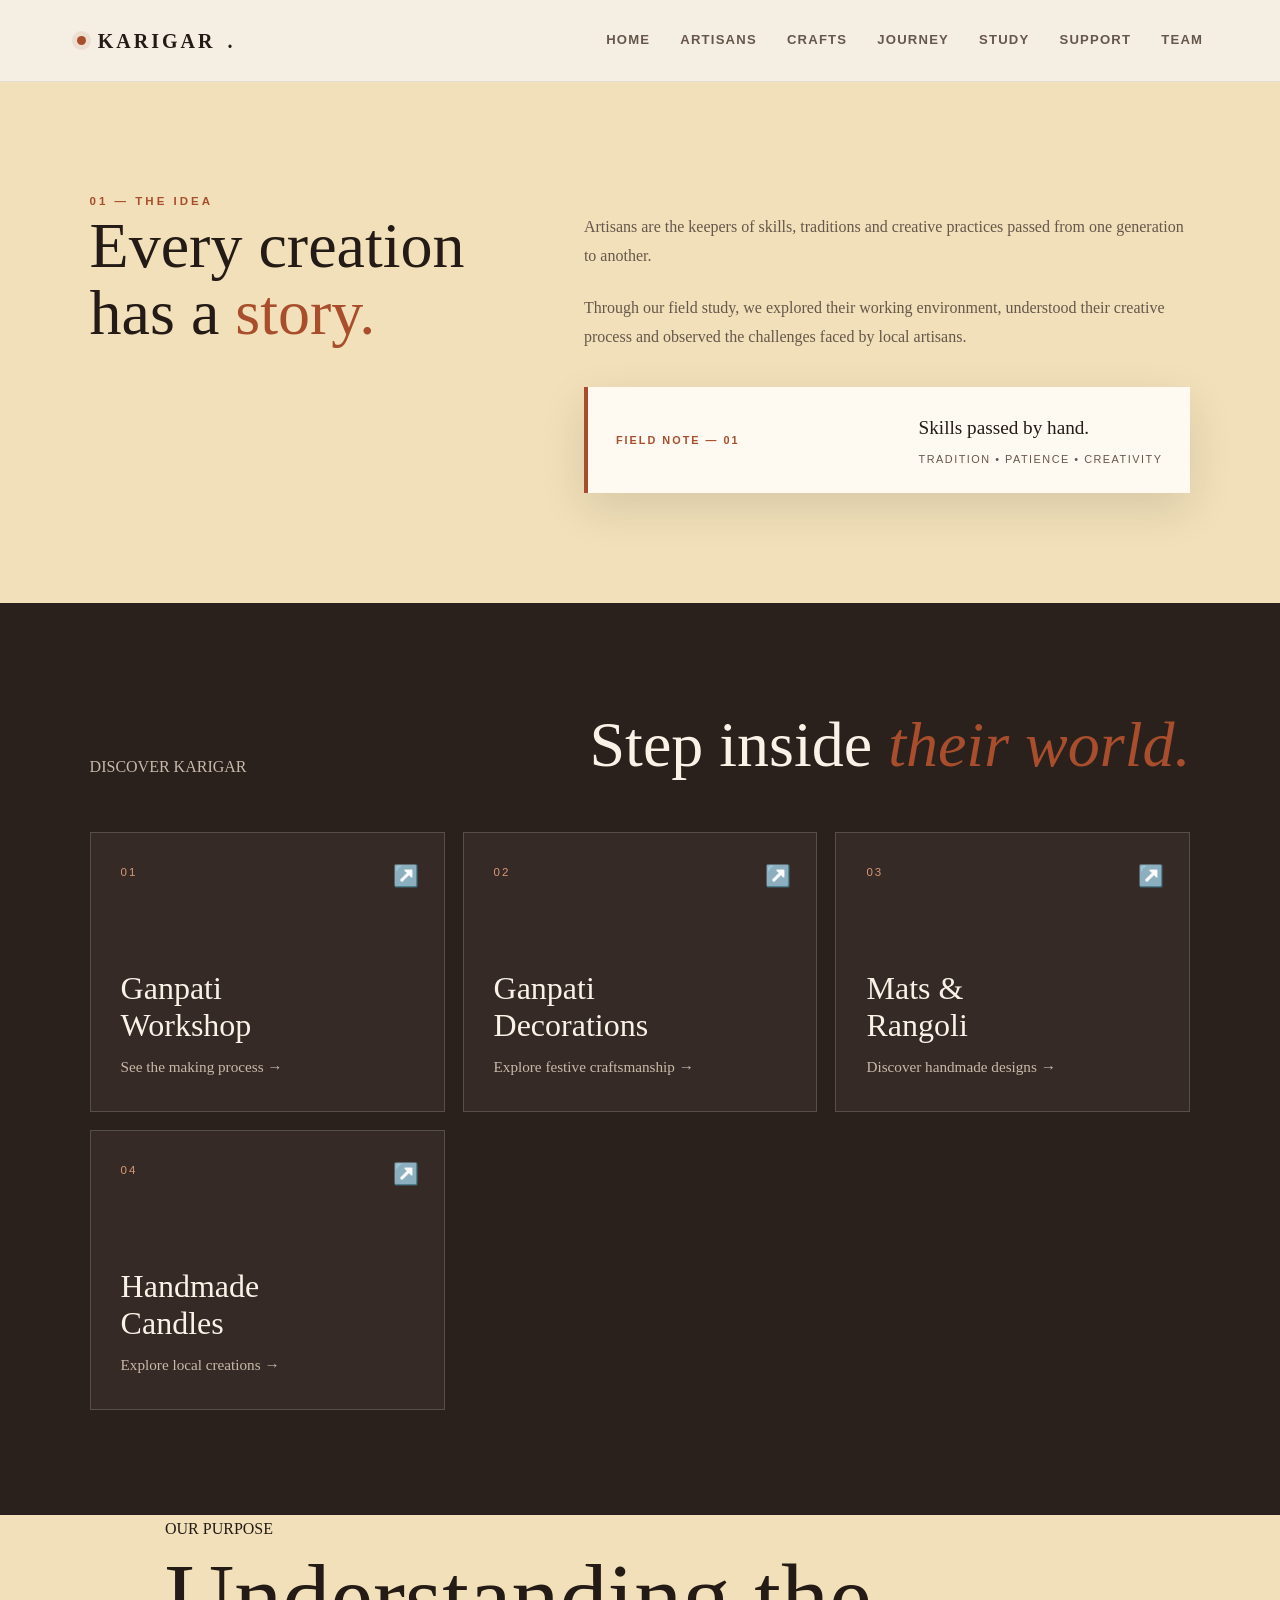
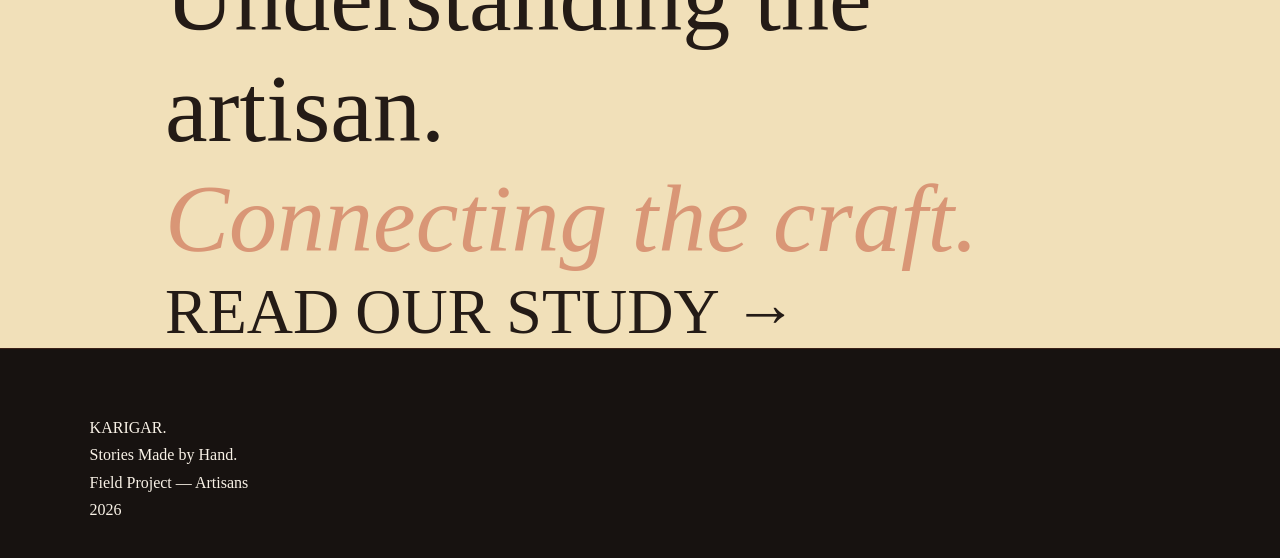
==== commit 6be1652a: "Fix support page visibility" ====
--- a/index.html
+++ b/index.html
@@ -17,6 +17,7 @@
     <a href="crafts.html">Crafts</a>
     <a href="field-journey.html">Journey</a>
     <a href="study.html">Study</a>
+    <a href="support.html">Support</a>
     <a href="team.html">Team</a>
 </div>
 </nav>   
@@ -146,8 +147,7 @@
 
         </a>   
 
-
-        <a href="candles.html" class="explore-card">   
+<a href="candles.html" class="explore-card">   
 
             <span class="number">04</span>   
 
@@ -160,6 +160,7 @@
 
         </a>   
 
+        
     </div>   
 
 </section>   
--- a/style.css
+++ b/style.css
@@ -21,7 +21,7 @@
     --maroon: #4A2C27;
 
     /* Light backgrounds */
-    --ivory: #F5EFE5;
+    --ivory: #f1e0b9;
     --cream: #FFFAF1;
     --sand: #E8D8C6;
     --paper: #FFFDF8;
@@ -97,12 +97,8 @@
    ========================================================= */
 
 body {
-    opacity: 0;
+    opacity: 1;
     transition: opacity 0.45s ease;
-}
-
-body.page-loaded {
-    opacity: 1;
 }
 
 body.page-exit {
@@ -2637,4 +2633,450 @@
         top: 10px;
         right: 15px;
     }
+}
+/* =========================================================
+   KARIGAR — SUPPORT PAGE
+   ========================================================= */
+
+.support-hero {
+    min-height: 88vh;
+    display: flex;
+    align-items: center;
+    padding: 80px 8%;
+    position: relative;
+    overflow: hidden;
+    background:
+        linear-gradient(178deg, #f69a61f5, rgb(193 188 184 / 55%)), url(images/wooden/wood1.jpeg) center / cover no-repeat;
+}
+
+.support-hero-content {
+    max-width: 720px;
+    position: relative;
+    z-index: 2;
+}
+
+.support-small-title,
+.support-label {
+    letter-spacing: 3px;
+    font-size: 12px;
+    font-weight: 700;
+}
+
+.support-small-title {
+    margin-bottom: 20px;
+}
+
+.support-hero h1 {
+    font-size: clamp(55px, 9vw, 120px);
+    line-height: .9;
+    margin: 0 0 30px;
+}
+
+.support-hero h1 span,
+.support-section h2 span,
+.connect-section h2 span,
+.support-business h3 span,
+.support-final h2 span {
+    font-style: italic;
+}
+
+.support-hero p:not(.support-small-title) {
+    max-width: 550px;
+    font-size: 18px;
+    line-height: 1.8;
+    margin-bottom: 35px;
+}
+
+.support-main-btn,
+.support-outline-btn,
+.contact-btn,
+.support-final a {
+    display: inline-block;
+    text-decoration: none;
+    padding: 15px 25px;
+    font-weight: 700;
+    letter-spacing: 1px;
+    transition: .3s ease;
+}
+
+.support-main-btn {
+    background: #d79b45;
+    color: #17100b;
+}
+
+.support-main-btn:hover {
+    transform: translateY(-4px);
+}
+
+.support-section {
+    padding: 110px 8%;
+}
+
+.support-heading {
+    display: flex;
+    gap: 25px;
+    margin-bottom: 65px;
+}
+
+.support-number {
+    font-size: 16px;
+    font-weight: 700;
+    letter-spacing: 2px;
+    opacity: .65;
+}
+
+.support-section h2 {
+    font-size: clamp(40px, 6vw, 75px);
+    margin: 8px 0 20px;
+    line-height: 1;
+}
+
+.support-intro {
+    max-width: 650px;
+    line-height: 1.8;
+    font-size: 17px;
+}
+
+.support-story-grid {
+    display: grid;
+    grid-template-columns: 1.3fr .7fr;
+    gap: 50px;
+    align-items: center;
+}
+
+.support-large-image {
+    position: relative;
+    overflow: hidden;
+}
+
+.support-large-image img {
+    width: 100%;
+    height: 600px;
+    object-fit: cover;
+    display: block;
+}
+
+.image-caption {
+    position: absolute;
+    bottom: 0;
+    left: 0;
+    right: 0;
+    padding: 22px;
+    background: linear-gradient(transparent, rgba(0,0,0,.9));
+    padding-top: 70px;
+}
+
+.image-caption span {
+    margin-right: 15px;
+    opacity: .6;
+}
+
+.support-text-box {
+    padding: 20px;
+}
+
+.mini-heading {
+    letter-spacing: 2px;
+    font-size: 12px;
+    font-weight: 700;
+}
+
+.support-text-box h3 {
+    font-size: 38px;
+    line-height: 1.1;
+    margin: 20px 0;
+}
+
+.support-text-box p:not(.mini-heading) {
+    line-height: 1.8;
+    margin-bottom: 20px;
+}
+
+.support-outline-btn {
+    border: 1px solid currentColor;
+    margin-top: 15px;
+}
+
+.support-outline-btn:hover {
+    transform: translateX(7px);
+}
+
+.support-product-gallery {
+    display: grid;
+    grid-template-columns: repeat(4, 1fr);
+    gap: 18px;
+    margin-top: 50px;
+}
+
+.support-product-card {
+    position: relative;
+    overflow: hidden;
+    aspect-ratio: 1 / 1;
+}
+
+.support-product-card img {
+    width: 100%;
+    height: 100%;
+    object-fit: cover;
+    transition: .5s ease;
+}
+
+.support-product-card:hover img {
+    transform: scale(1.08);
+}
+
+.support-product-card span {
+    position: absolute;
+    bottom: 15px;
+    left: 15px;
+    background: rgba(0,0,0,.7);
+    padding: 8px 12px;
+    font-size: 11px;
+    letter-spacing: 1px;
+}
+
+.story-section {
+    position: relative;
+}
+
+.artisan-video-wrapper,
+.keep-video-box {
+    width: 100%;
+    background: #090706;
+    overflow: hidden;
+}
+
+.artisan-video-wrapper video,
+.keep-video-box video {
+    width: 100%;
+    max-height: 700px;
+    display: block;
+}
+
+.story-caption {
+    display: flex;
+    justify-content: space-between;
+    align-items: center;
+    gap: 30px;
+    margin-top: 30px;
+}
+
+.story-caption h3 {
+    font-size: 30px;
+    margin-top: 10px;
+}
+
+.share-story-btn {
+    border: 1px solid currentColor;
+    background: transparent;
+    color: inherit;
+    padding: 15px 25px;
+    cursor: pointer;
+    font-weight: 700;
+    letter-spacing: 1px;
+    white-space: nowrap;
+}
+
+.share-story-btn:hover {
+    transform: translateY(-3px);
+}
+
+.connect-section {
+    padding: 130px 8%;
+    text-align: center;
+    position: relative;
+    overflow: hidden;
+}
+
+.connect-decoration {
+    font-size: 70px;
+    opacity: .35;
+    margin-bottom: 20px;
+}
+
+.connect-section h2 {
+    font-size: clamp(50px, 7vw, 90px);
+    line-height: .95;
+    margin: 20px 0 30px;
+}
+
+.connect-text {
+    max-width: 550px;
+    margin: auto;
+    line-height: 1.8;
+}
+
+.contact-card {
+    max-width: 600px;
+    margin: 55px auto 0;
+    padding: 50px 30px;
+    border: 1px solid rgba(255,255,255,.2);
+}
+
+.contact-icon {
+    font-size: 35px;
+    margin-bottom: 15px;
+}
+
+.contact-card p {
+    letter-spacing: 3px;
+    font-size: 11px;
+}
+
+.contact-card > a:not(.contact-btn) {
+    display: block;
+    font-size: 25px;
+    margin: 15px 0 30px;
+    text-decoration: none;
+}
+
+.contact-btn {
+    border: 1px solid currentColor;
+}
+
+.keep-alive-section {
+    position: relative;
+}
+
+.keep-video-box {
+    margin-bottom: 60px;
+}
+
+.support-business {
+    display: grid;
+    grid-template-columns: 1fr 1fr;
+    gap: 70px;
+    align-items: center;
+}
+
+.support-business h3 {
+    font-size: clamp(45px, 6vw, 75px);
+    line-height: 1;
+    margin: 15px 0 25px;
+}
+
+.business-text > p:not(.support-label) {
+    max-width: 560px;
+    line-height: 1.8;
+}
+
+.support-actions {
+    display: grid;
+    grid-template-columns: repeat(3, 1fr);
+    gap: 15px;
+}
+
+.action-card {
+    text-decoration: none;
+    color: inherit;
+    border: 1px solid rgba(255,255,255,.18);
+    padding: 30px 20px;
+    min-height: 170px;
+    display: flex;
+    flex-direction: column;
+    justify-content: space-between;
+    cursor: pointer;
+    background: transparent;
+    transition: .3s ease;
+}
+
+.action-card:hover {
+    transform: translateY(-8px);
+    border-color: currentColor;
+}
+
+.action-icon {
+    font-size: 28px;
+}
+
+.action-card strong {
+    font-size: 18px;
+    letter-spacing: 1px;
+}
+
+.action-card small {
+    opacity: .65;
+}
+
+.support-final {
+    padding: 130px 8%;
+    text-align: center;
+}
+
+.support-final > p {
+    font-size: 11px;
+    letter-spacing: 4px;
+}
+
+.support-final h2 {
+    font-size: clamp(40px, 6vw, 75px);
+    line-height: 1;
+    margin: 30px auto 45px;
+}
+
+.support-final a {
+    border: 1px solid currentColor;
+}
+
+
+/* ================= MOBILE ================= */
+
+@media (max-width: 800px) {
+
+    .support-hero {
+        min-height: 80vh;
+        padding: 60px 7%;
+    }
+
+    .support-hero h1 {
+        font-size: 65px;
+    }
+
+    .support-section,
+    .connect-section,
+    .support-final {
+        padding: 80px 7%;
+    }
+
+    .support-heading {
+        gap: 12px;
+        margin-bottom: 45px;
+    }
+
+    .support-story-grid {
+        grid-template-columns: 1fr;
+        gap: 30px;
+    }
+
+    .support-large-image img {
+        height: 430px;
+    }
+
+    .support-product-gallery {
+        grid-template-columns: repeat(2, 1fr);
+    }
+
+    .story-caption {
+        flex-direction: column;
+        align-items: flex-start;
+    }
+
+    .support-business {
+        grid-template-columns: 1fr;
+        gap: 40px;
+    }
+
+    .support-actions {
+        grid-template-columns: 1fr;
+    }
+
+    .contact-card {
+        padding: 40px 20px;
+    }
+
+    .contact-card > a:not(.contact-btn) {
+        font-size: 20px;
+        word-break: break-word;
+    }
+
 }
